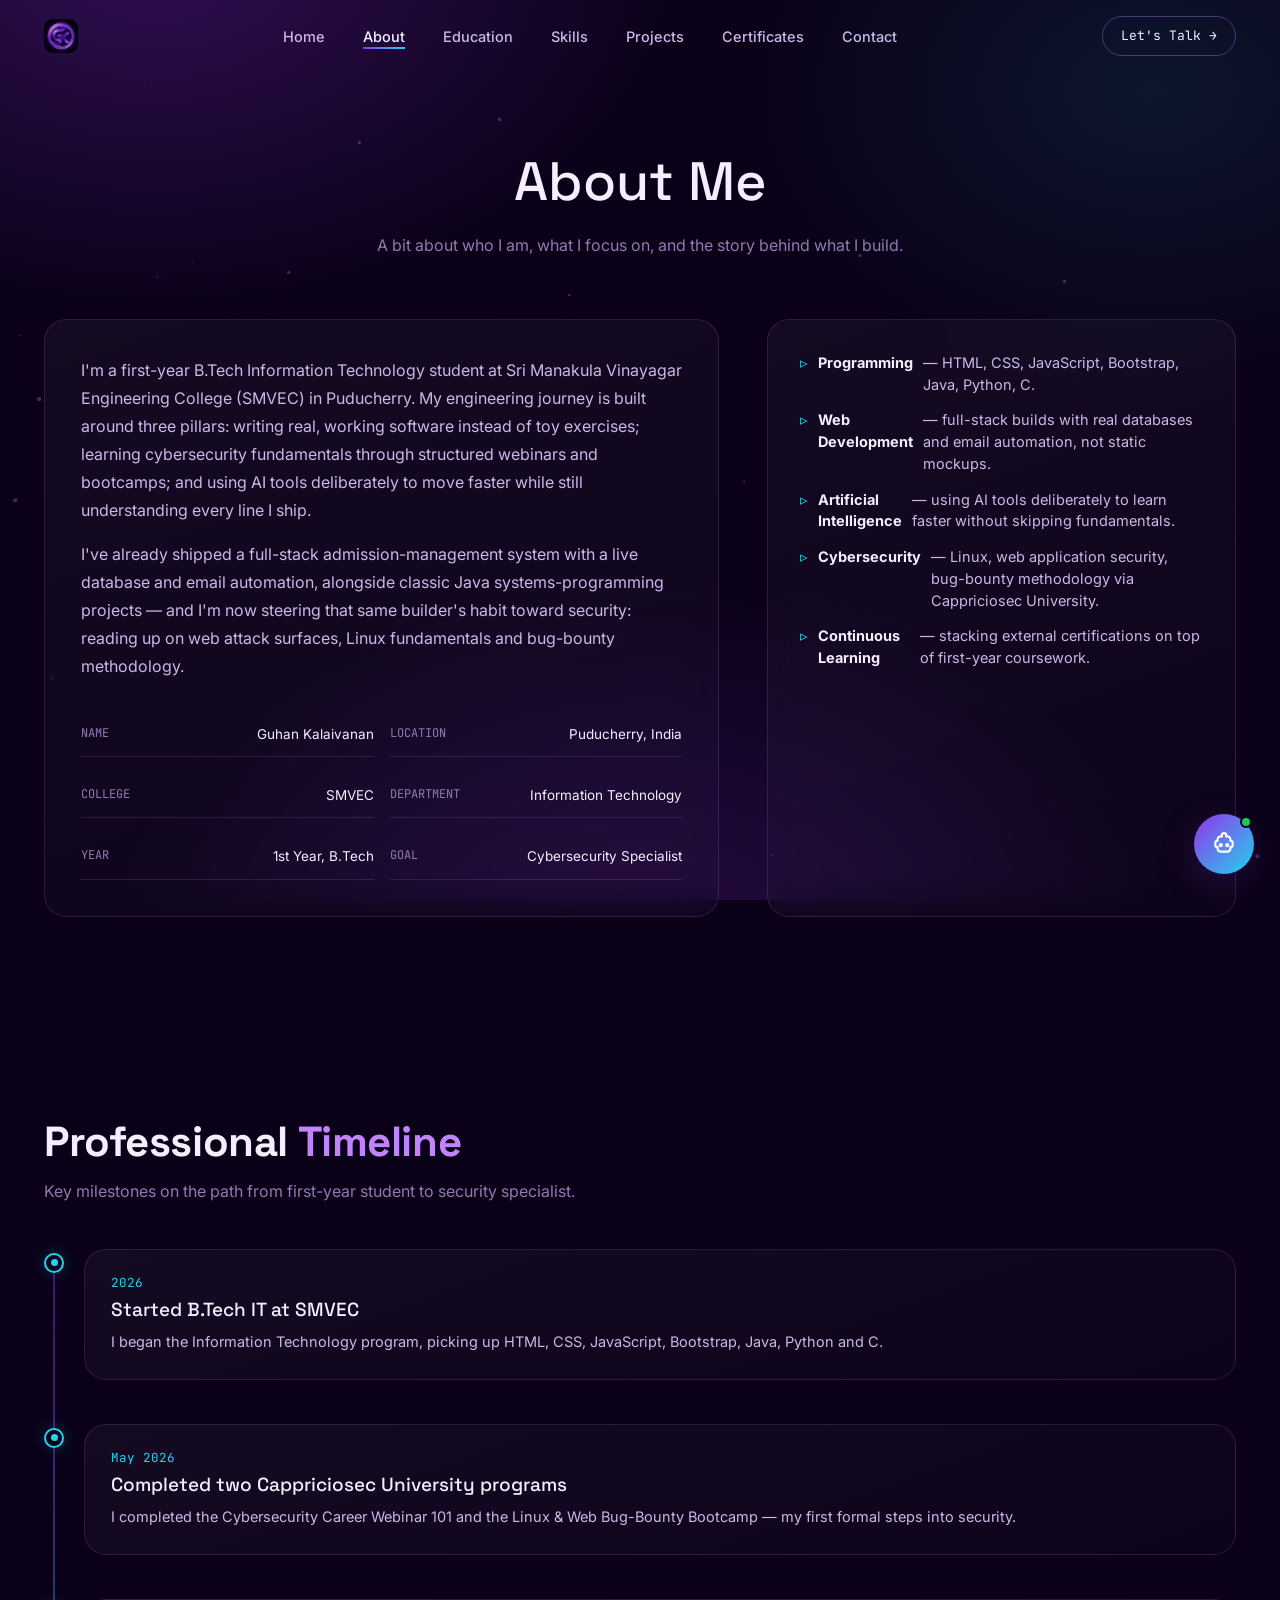
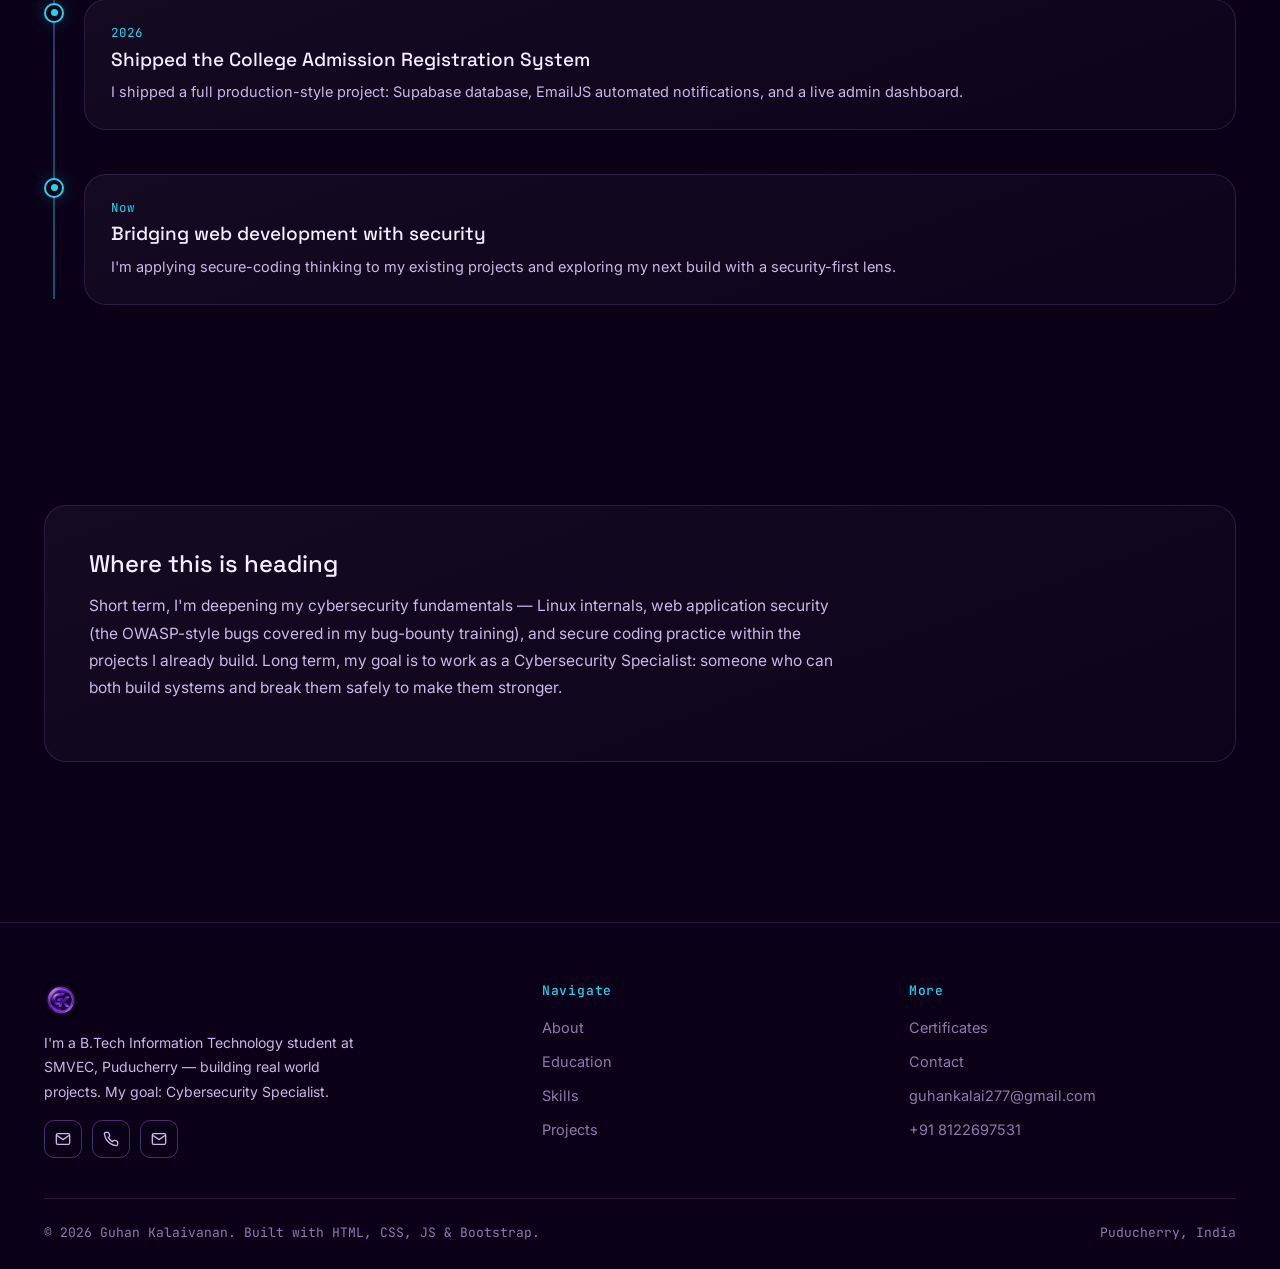
==== about.html @ c659a7f2 "Initial commit" ====
<!DOCTYPE html>
<html lang="en">
<head>
<meta charset="UTF-8">
<meta name="viewport" content="width=device-width, initial-scale=1.0">
<title>About — Guhan Kalaivanan</title>
<link rel="icon" href="images/brand/gk-logo.png" type="image/png">
<link href="https://cdn.jsdelivr.net/npm/bootstrap@5.3.3/dist/css/bootstrap.min.css" rel="stylesheet">
<link href="css/style.css" rel="stylesheet">
</head>
<body>

<div id="loader"><div class="loader-ring"></div><div class="loader-text">GUHAN<span> PORTFOLIO</span></div></div>
<canvas id="net-canvas"></canvas>

<nav class="gk-nav">
  <div class="inner">
    <a href="index.html" class="brand"><img src="images/brand/gk-logo.png" alt="GK logo" class="brand-logo"></a>
    <ul class="gk-links">
      <li><a href="index.html">Home</a></li>
      <li><a href="about.html">About</a></li>
      <li><a href="education.html">Education</a></li>
      <li><a href="skills.html">Skills</a></li>
      <li><a href="projects.html">Projects</a></li>
      <li><a href="certificates.html">Certificates</a></li>
      <li><a href="contact.html">Contact</a></li>
    </ul>
    <a href="contact.html" class="nav-cta d-none d-lg-inline-flex">Let's Talk →</a>
    <button class="nav-toggle"><svg width="18" height="18" viewBox="0 0 24 24" fill="none" stroke="currentColor" stroke-width="2"><path d="M3 6h18M3 12h18M3 18h18"/></svg></button>
  </div>
</nav>

<div class="page-hero">
  <div class="container-xl">
    <h1>About Me</h1>
    <p>A bit about who I am, what I focus on, and the story behind what I build.</p>
  </div>
</div>

<section style="padding-top:0;">
  <div class="container-xl">
    <div class="row g-5">
      <div class="col-lg-7 reveal">
        <div class="glass" style="padding:36px;">
          <p style="font-size:16px;color:var(--text-mid);">I'm a first-year B.Tech Information Technology student at
            Sri Manakula Vinayagar Engineering College (SMVEC) in Puducherry. My engineering journey is built around
            three pillars: writing real, working software instead of toy exercises; learning cybersecurity
            fundamentals through structured webinars and bootcamps; and using AI tools deliberately to move
            faster while still understanding every line I ship.</p>
          <p style="font-size:16px;color:var(--text-mid);">I've already shipped a full-stack admission-management system
            with a live database and email automation, alongside classic Java systems-programming projects —
            and I'm now steering that same builder's habit toward security: reading up on web attack surfaces,
            Linux fundamentals and bug-bounty methodology.</p>

          <div class="row g-3 mt-2">
            <div class="col-6"><div class="spec-row"><span>NAME</span><span>Guhan Kalaivanan</span></div></div>
            <div class="col-6"><div class="spec-row"><span>LOCATION</span><span>Puducherry, India</span></div></div>
            <div class="col-6"><div class="spec-row"><span>COLLEGE</span><span>SMVEC</span></div></div>
            <div class="col-6"><div class="spec-row"><span>DEPARTMENT</span><span>Information Technology</span></div></div>
            <div class="col-6"><div class="spec-row"><span>YEAR</span><span>1st Year, B.Tech</span></div></div>
            <div class="col-6"><div class="spec-row"><span>GOAL</span><span>Cybersecurity Specialist</span></div></div>
          </div>
        </div>
      </div>

      <div class="col-lg-5 reveal reveal-delay-2">
        <div class="glass" style="padding:32px;height:100%;">
          <ul class="feature-list" style="grid-template-columns:1fr;">
            <li><b style="color:var(--text-hi);">Programming</b> — HTML, CSS, JavaScript, Bootstrap, Java, Python, C.</li>
            <li><b style="color:var(--text-hi);">Web Development</b> — full-stack builds with real databases and email automation, not static mockups.</li>
            <li><b style="color:var(--text-hi);">Artificial Intelligence</b> — using AI tools deliberately to learn faster without skipping fundamentals.</li>
            <li><b style="color:var(--text-hi);">Cybersecurity</b> — Linux, web application security, bug-bounty methodology via Cappriciosec University.</li>
            <li><b style="color:var(--text-hi);">Continuous Learning</b> — stacking external certifications on top of first-year coursework.</li>
          </ul>
        </div>
      </div>
    </div>
  </div>
</section>

<section>
  <div class="container-xl">
    <h2 class="section-heading">Professional <span class="accent">Timeline</span></h2>
    <p class="section-sub">Key milestones on the path from first-year student to security specialist.</p>
    <div class="timeline" id="about-timeline"></div>
  </div>
</section>

<section>
  <div class="container-xl">
    <div class="glass reveal" style="padding:44px;">
      <h3 style="font-size:24px;margin-bottom:14px;">Where this is heading</h3>
      <p style="max-width:760px;font-size:15.5px;">Short term, I'm deepening my cybersecurity fundamentals — Linux internals, web
        application security (the OWASP-style bugs covered in my bug-bounty training), and secure
        coding practice within the projects I already build. Long term, my goal is to work as a
        Cybersecurity Specialist: someone who can both build systems and break them safely to make
        them stronger.</p>
    </div>
  </div>
</section>

<footer class="gk-footer">
  <div class="container-xl">
    <div class="footer-grid">
      <div>
        <a href="index.html" class="brand" style="margin-bottom:14px;display:inline-flex;"><img src="images/brand/gk-logo.png" alt="GK logo" class="brand-logo"></a>
        <p style="font-size:14px;max-width:320px;">I'm a B.Tech Information Technology student at SMVEC, Puducherry — building real world projects. My goal: Cybersecurity Specialist.</p>
        <div class="social-row" style="margin-top:16px;">
          <a href="https://mail.google.com/mail/?view=cm&fs=1&to=guhankalai277@gmail.com" target="_blank" rel="noopener" aria-label="Email"><svg width="16" height="16" viewBox="0 0 24 24" fill="none" stroke="currentColor" stroke-width="2"><rect x="2" y="4" width="20" height="16" rx="2"/><path d="M22 6l-10 7L2 6"/></svg></a><a href="tel:+918122697531" aria-label="Phone"><svg width="16" height="16" viewBox="0 0 24 24" fill="none" stroke="currentColor" stroke-width="2"><path d="M22 16.92v3a2 2 0 01-2.18 2 19.79 19.79 0 01-8.63-3.07 19.5 19.5 0 01-6-6 19.79 19.79 0 01-3.07-8.67A2 2 0 014.11 2h3a2 2 0 012 1.72c.127.96.361 1.903.7 2.81a2 2 0 01-.45 2.11L8.09 9.91a16 16 0 006 6l1.27-1.27a2 2 0 012.11-.45c.907.339 1.85.573 2.81.7A2 2 0 0122 16.92z"/></svg></a>
          <a href="contact.html" aria-label="Contact"><svg width="16" height="16" viewBox="0 0 24 24" fill="none" stroke="currentColor" stroke-width="2"><rect x="2" y="4" width="20" height="16" rx="2"/><path d="M22 6l-10 7L2 6"/></svg></a>
        </div>
      </div>
      <div>
        <h5>Navigate</h5>
        <ul class="footer-links"><li><a href="about.html">About</a></li><li><a href="education.html">Education</a></li><li><a href="skills.html">Skills</a></li><li><a href="projects.html">Projects</a></li></ul>
      </div>
      <div>
        <h5>More</h5>
        <ul class="footer-links"><li><a href="certificates.html">Certificates</a></li><li><a href="contact.html">Contact</a></li><li><a href="https://mail.google.com/mail/?view=cm&fs=1&to=guhankalai277@gmail.com" target="_blank" rel="noopener">guhankalai277@gmail.com</a></li><li><a href="tel:+918122697531">+91 8122697531</a></li></ul>
      </div>
    </div>
    <div class="footer-bottom"><span>© <span class="gk-year"></span> Guhan Kalaivanan. Built with HTML, CSS, JS &amp; Bootstrap.</span><span>Puducherry, India</span></div>
  </div>
</footer>

<button id="ai-fab" aria-label="Open portfolio assistant">
  <svg viewBox="0 0 24 24" fill="none" stroke="currentColor" stroke-width="2"><path d="M12 2a2 2 0 012 2v1h1a3 3 0 013 3v1a2 2 0 012 2v2a2 2 0 01-2 2v1a3 3 0 01-3 3H9a3 3 0 01-3-3v-1a2 2 0 01-2-2v-2a2 2 0 012-2V8a3 3 0 013-3h1V4a2 2 0 012-2z"/><circle cx="9" cy="13" r="1" fill="currentColor"/><circle cx="15" cy="13" r="1" fill="currentColor"/></svg>
  <span class="fab-dot"></span>
</button>
<div id="ai-panel">
  <div class="ai-head"><div class="av"><img src="images/brand/gk-logo-chatbot.png" alt="GK"></div><div class="meta"><b>Portfolio Assistant</b><span>Online</span></div><button class="ai-close" aria-label="Close">✕</button></div>
  <div class="ai-body"></div>
  <div class="ai-suggest"></div>
  <div class="ai-input-row"><input id="ai-input" type="text" placeholder="Ask about my work..."><button id="ai-send" aria-label="Send"><svg width="16" height="16" viewBox="0 0 24 24" fill="none" stroke="currentColor" stroke-width="2"><path d="M22 2L11 13M22 2l-7 20-4-9-9-4 20-7z"/></svg></button></div>
</div>
<div class="lightbox" id="lightbox"><div class="lightbox-close">✕</div><img src="" alt="Preview"></div>

<script src="https://cdn.jsdelivr.net/npm/bootstrap@5.3.3/dist/js/bootstrap.bundle.min.js"></script>
<script src="js/data.js"></script>
<script src="js/main.js"></script>
<script>
  document.getElementById("about-timeline").innerHTML = GK_ABOUT_TIMELINE.map(t => `
    <div class="timeline-item reveal">
      <div class="timeline-dot"></div>
      <div class="timeline-card glass">
        <span class="when">${t.when}</span>
        <h4>${t.title}</h4>
        <p>${t.desc}</p>
      </div>
    </div>`).join("");
  initRevealObserver();
</script>
</body>
</html>
---- css/style.css ----
/* ==========================================================================
   GUHAN KALAIVANAN — PORTFOLIO
   Design system: Premium Purple Engineering / Security theme
   Palette   : void #0A0118, deep #150829, panel #1D0F35,
               primary #9333EA, primary-light #C084FC, signal #22D3EE
   Type      : Space Grotesk (display), Inter (body), JetBrains Mono (data/code)
   Signature : animated node-network background (security scan / circuit motif)
               + terminal-style "$ command" section labels
   ========================================================================== */

@import url('https://fonts.googleapis.com/css2?family=Space+Grotesk:wght@400;500;600;700&family=Inter:wght@300;400;500;600;700&family=JetBrains+Mono:wght@400;500;700&display=swap');

:root{
  --void:#0A0118;
  --deep:#12071F;
  --panel:#1B0E2E;
  --panel-light:#241236;
  --border: rgba(192,132,252,0.16);
  --border-strong: rgba(192,132,252,0.35);

  --primary:#9333EA;
  --primary-light:#C084FC;
  --primary-dim: rgba(147,51,234,0.35);
  --signal:#22D3EE;      /* cybersecurity accent — used sparingly */
  --signal-dim: rgba(34,211,238,0.25);

  --text-hi:#F5EEFF;
  --text-mid:#C9B8E8;
  --text-low:#8D7BAE;

  --font-display:'Space Grotesk', sans-serif;
  --font-body:'Inter', sans-serif;
  --font-mono:'JetBrains Mono', monospace;

  --radius-lg:22px;
  --radius-md:14px;
  --radius-sm:8px;

  --ease:cubic-bezier(.16,.84,.44,1);
}

*{box-sizing:border-box;}
html{scroll-behavior:smooth;}

body{
  margin:0;
  background:var(--void);
  color:var(--text-mid);
  font-family:var(--font-body);
  overflow-x:hidden;
  position:relative;
}

body::before{
  /* ambient gradient wash, sits under the canvas network */
  content:"";
  position:fixed; inset:0;
  background:
    radial-gradient(ellipse 900px 600px at 12% -5%, rgba(147,51,234,0.28), transparent 60%),
    radial-gradient(ellipse 700px 500px at 90% 10%, rgba(34,211,238,0.10), transparent 60%),
    radial-gradient(ellipse 900px 700px at 50% 110%, rgba(147,51,234,0.22), transparent 60%),
    var(--void);
  z-index:-2;
}

#net-canvas{
  position:fixed; inset:0; z-index:-1; pointer-events:none; opacity:.55;
}

::selection{ background:var(--primary); color:#fff; }

::-webkit-scrollbar{ width:10px; }
::-webkit-scrollbar-track{ background:var(--void); }
::-webkit-scrollbar-thumb{ background:linear-gradient(var(--primary),var(--signal)); border-radius:20px; }

a{ color:inherit; text-decoration:none; }
h1,h2,h3,h4,h5{ font-family:var(--font-display); color:var(--text-hi); margin:0; }
p{ line-height:1.75; }

:focus-visible{
  outline:2px solid var(--signal);
  outline-offset:3px;
  border-radius:4px;
}

.container-xl{ max-width:1240px; margin:0 auto; padding:0 24px; }

/* ---------------------------------------------------------------------- */
/* Terminal-style eyebrow / section label — the signature structural device */
/* ---------------------------------------------------------------------- */
.term-label{
  display:inline-flex; align-items:center; gap:10px;
  font-family:var(--font-mono);
  font-size:13px;
  letter-spacing:.04em;
  color:var(--signal);
  background:rgba(34,211,238,0.06);
  border:1px solid rgba(34,211,238,0.25);
  padding:6px 14px 6px 12px;
  border-radius:999px;
  margin-bottom:18px;
}
.term-label::before{ content:"$"; color:var(--primary-light); font-weight:700; }
.term-label .cursor{
  width:7px; height:14px; background:var(--signal);
  display:inline-block; animation:blink 1.1s step-end infinite;
}
@keyframes blink{ 50%{ opacity:0; } }

.section-heading{
  font-size:clamp(28px,4vw,42px);
  font-weight:700;
  letter-spacing:-0.01em;
  margin-bottom:10px;
}
.section-heading .accent{ color:var(--primary-light); }
.section-sub{
  color:var(--text-low);
  max-width:640px;
  margin-bottom:44px;
  font-size:16px;
}

section{ position:relative; padding:100px 0; }
@media (max-width:768px){ section{ padding:64px 0; } }

/* ---------------------------------------------------------------------- */
/* NAVBAR                                                                  */
/* ---------------------------------------------------------------------- */
.gk-nav{
  position:fixed; top:0; left:0; right:0; z-index:1000;
  padding:16px 0;
  transition:all .35s var(--ease);
  border-bottom:1px solid transparent;
}
.gk-nav.scrolled{
  background:rgba(10,1,24,0.72);
  backdrop-filter:blur(18px) saturate(140%);
  -webkit-backdrop-filter:blur(18px) saturate(140%);
  border-bottom:1px solid var(--border);
  padding:12px 0;
}
.gk-nav .inner{
  max-width:1240px; margin:0 auto; padding:0 24px;
  display:flex; align-items:center; justify-content:space-between;
}
.brand{
  font-family:var(--font-mono); font-weight:700; font-size:18px; color:var(--text-hi);
  display:flex; align-items:center; gap:10px;
}
.brand-logo{ width:34px; height:34px; border-radius:9px; object-fit:cover; display:block; }
.brand .dot{ width:9px; height:9px; border-radius:50%; background:var(--signal); box-shadow:0 0 10px var(--signal); }
.brand .tag{ color:var(--primary-light); }

.gk-links{ display:flex; align-items:center; gap:6px; list-style:none; margin:0; padding:0; }
.gk-links a{
  position:relative; padding:10px 16px; font-size:14.5px; font-weight:500; color:var(--text-mid);
  border-radius:8px; transition:color .25s;
}
.gk-links a::after{
  content:""; position:absolute; left:16px; right:16px; bottom:6px; height:2px;
  background:linear-gradient(90deg,var(--primary),var(--signal));
  transform:scaleX(0); transform-origin:left; transition:transform .3s var(--ease);
}
.gk-links a:hover, .gk-links a.active{ color:var(--text-hi); }
.gk-links a:hover::after, .gk-links a.active::after{ transform:scaleX(1); }

.nav-cta{
  font-family:var(--font-mono); font-size:13px; padding:9px 18px;
  border:1px solid var(--border-strong); border-radius:999px; color:var(--text-hi);
  transition:all .3s var(--ease);
}
.nav-cta:hover{ background:var(--primary); border-color:var(--primary); box-shadow:0 0 24px var(--primary-dim); color:#fff; }

.nav-toggle{ display:none; background:none; border:1px solid var(--border-strong); border-radius:8px; width:42px; height:38px; color:var(--text-hi); }
@media (max-width:991px){
  .gk-links{ display:none; }
  .nav-toggle{ display:flex; align-items:center; justify-content:center; }
  .gk-links.mobile-open{
    display:flex; flex-direction:column; position:absolute; top:60px; left:16px; right:16px;
    background:rgba(18,7,31,0.97); border:1px solid var(--border); border-radius:16px; padding:10px; gap:2px;
    backdrop-filter:blur(20px);
  }
  .gk-links.mobile-open a{ padding:14px 16px; }
}

/* ---------------------------------------------------------------------- */
/* BUTTONS                                                                 */
/* ---------------------------------------------------------------------- */
.btn-glow{
  display:inline-flex; align-items:center; gap:10px;
  font-family:var(--font-mono); font-weight:500; font-size:14.5px;
  padding:14px 28px; border-radius:12px; border:1px solid transparent;
  background:linear-gradient(135deg,var(--primary),#7c22ce);
  color:#fff; position:relative; overflow:hidden;
  transition:transform .3s var(--ease), box-shadow .3s var(--ease);
  box-shadow:0 0 0 rgba(147,51,234,0);
}
.btn-glow:hover{ transform:translateY(-3px); box-shadow:0 14px 40px -8px var(--primary-dim), 0 0 24px var(--primary-dim); color:#fff; }
.btn-glow:active{ transform:translateY(-1px); }

.btn-ghost{
  display:inline-flex; align-items:center; gap:10px;
  font-family:var(--font-mono); font-weight:500; font-size:14.5px;
  padding:13px 27px; border-radius:12px; border:1px solid var(--border-strong);
  color:var(--text-hi); background:rgba(255,255,255,0.02);
  transition:all .3s var(--ease);
}
.btn-ghost:hover{ border-color:var(--signal); color:var(--signal); box-shadow:0 0 22px var(--signal-dim); background:rgba(34,211,238,0.05); }

.btn-sm{ padding:9px 18px; font-size:13px; border-radius:9px; }

/* ---------------------------------------------------------------------- */
/* GLASS CARD                                                              */
/* ---------------------------------------------------------------------- */
.glass{
  background:linear-gradient(160deg, rgba(255,255,255,0.045), rgba(255,255,255,0.015));
  border:1px solid var(--border);
  border-radius:var(--radius-lg);
  backdrop-filter:blur(16px);
  -webkit-backdrop-filter:blur(16px);
  position:relative;
}
.glass-hover{ transition:transform .4s var(--ease), border-color .4s var(--ease), box-shadow .4s var(--ease); }
.glass-hover:hover{
  transform:translateY(-6px);
  border-color:var(--border-strong);
  box-shadow:0 20px 60px -20px rgba(147,51,234,0.45);
}

/* scroll reveal */
.reveal{ opacity:0; transform:translateY(28px); transition:opacity .8s var(--ease), transform .8s var(--ease); }
.reveal.in{ opacity:1; transform:translateY(0); }
.reveal-delay-1{ transition-delay:.1s; }
.reveal-delay-2{ transition-delay:.2s; }
.reveal-delay-3{ transition-delay:.3s; }
.reveal-delay-4{ transition-delay:.4s; }

/* ---------------------------------------------------------------------- */
/* PAGE LOADER                                                             */
/* ---------------------------------------------------------------------- */
#loader{
  position:fixed; inset:0; z-index:9999; background:var(--void);
  display:flex; flex-direction:column; align-items:center; justify-content:center; gap:18px;
  transition:opacity .6s var(--ease), visibility .6s var(--ease);
}
#loader.hide{ opacity:0; visibility:hidden; }
.loader-ring{
  width:64px; height:64px; border-radius:50%;
  border:2px solid rgba(147,51,234,0.18);
  border-top-color:var(--primary); border-right-color:var(--signal);
  animation:spin 1s linear infinite;
}
@keyframes spin{ to{ transform:rotate(360deg); } }
.loader-text{ font-family:var(--font-mono); font-size:13px; color:var(--text-low); letter-spacing:.08em; }
.loader-text span{ color:var(--signal); }

/* ---------------------------------------------------------------------- */
/* HERO                                                                    */
/* ---------------------------------------------------------------------- */
.hero{ min-height:100vh; display:flex; align-items:center; padding-top:120px; }
.hero-grid{ display:grid; grid-template-columns:1.15fr .85fr; gap:56px; align-items:center; }
@media (max-width:991px){ .hero-grid{ grid-template-columns:1fr; text-align:center; } }

.hero-eyebrow{ font-family:var(--font-mono); font-size:14px; color:var(--signal); margin-bottom:18px; display:flex; align-items:center; gap:10px; }
@media (max-width:991px){ .hero-eyebrow{ justify-content:center; } }
.hero-eyebrow .line{ width:34px; height:1px; background:var(--signal); }

.hero-name{
  font-size:clamp(42px,6.2vw,76px); line-height:1.02; font-weight:700; letter-spacing:-0.02em;
  background:linear-gradient(135deg,#fff 20%,var(--primary-light) 65%,var(--signal) 100%);
  -webkit-background-clip:text; background-clip:text; color:transparent;
}
.hero-role{
  font-family:var(--font-mono); font-size:clamp(16px,2vw,21px); color:var(--text-mid);
  margin-top:18px; min-height:32px;
}
.hero-role .brackets{ color:var(--primary-light); }
.hero-role #typed{ color:var(--text-hi); }
.hero-role .caret{ display:inline-block; width:2px; height:1em; background:var(--signal); vertical-align:-2px; margin-left:2px; animation:blink 1s step-end infinite; }

.hero-desc{ margin:26px 0 34px; max-width:520px; font-size:16px; color:var(--text-low); }
@media (max-width:991px){ .hero-desc{ margin-left:auto; margin-right:auto; } }
.hero-actions{ display:flex; gap:16px; flex-wrap:wrap; }
@media (max-width:991px){ .hero-actions{ justify-content:center; } }

.hero-stats{ display:flex; gap:34px; margin-top:52px; flex-wrap:wrap; }
@media (max-width:991px){ .hero-stats{ justify-content:center; } }
.hero-stats .stat b{ font-family:var(--font-mono); font-size:26px; color:var(--text-hi); display:block; }
.hero-stats .stat span{ font-size:12.5px; color:var(--text-low); text-transform:uppercase; letter-spacing:.06em; }

/* Portrait badge (no photo provided — engineered monogram badge) */
.portrait-wrap{ display:flex; justify-content:center; align-items:center; position:relative; }
.portrait-orbit{
  width:min(360px,80vw); aspect-ratio:1; border-radius:50%; position:relative;
  display:flex; align-items:center; justify-content:center;
  animation:float 6s ease-in-out infinite;
}
@keyframes float{ 0%,100%{ transform:translateY(0);} 50%{ transform:translateY(-18px);} }
.portrait-ring{
  position:absolute; inset:0; border-radius:50%;
  border:1px dashed var(--border-strong);
  animation:spin 26s linear infinite;
}
.portrait-ring.r2{ inset:22px; border-style:solid; border-color:rgba(34,211,238,0.25); animation-duration:34s; animation-direction:reverse; }
.portrait-core{
  width:72%; aspect-ratio:1; border-radius:50%;
  background:linear-gradient(160deg,var(--panel-light),var(--panel));
  border:1px solid var(--border-strong);
  display:flex; align-items:center; justify-content:center;
  box-shadow:0 0 70px -10px var(--primary-dim), inset 0 0 40px rgba(147,51,234,0.15);
  position:relative; z-index:2;
}
.portrait-core span{
  font-family:var(--font-display); font-weight:700; font-size:clamp(48px,8vw,72px);
  background:linear-gradient(135deg,var(--primary-light),var(--signal));
  -webkit-background-clip:text; background-clip:text; color:transparent;
}
.orbit-node{
  position:absolute; width:12px; height:12px; border-radius:50%; background:var(--signal);
  box-shadow:0 0 14px var(--signal); z-index:3;
}
.orbit-node.n1{ top:6%; left:50%; }
.orbit-node.n2{ top:50%; right:2%; background:var(--primary-light); box-shadow:0 0 14px var(--primary-light); }
.orbit-node.n3{ bottom:8%; left:14%; }

/* ---------------------------------------------------------------------- */
/* CARDS — generic content card                                           */
/* ---------------------------------------------------------------------- */
.chip{
  font-family:var(--font-mono); font-size:11.5px; padding:5px 11px; border-radius:999px;
  border:1px solid var(--border-strong); color:var(--text-mid); background:rgba(255,255,255,0.03);
}
.chip.signal{ color:var(--signal); border-color:rgba(34,211,238,0.35); background:rgba(34,211,238,0.06); }
.chip.primary{ color:var(--primary-light); border-color:rgba(192,132,252,0.4); background:rgba(147,51,234,0.08); }

/* Stat / counter cards (home) */
.stat-card{ padding:30px 26px; text-align:center; }
.stat-card b{ font-family:var(--font-mono); font-size:38px; color:var(--text-hi); display:block; }
.stat-card b .plus{ color:var(--signal); }
.stat-card span{ font-size:13px; color:var(--text-low); }

/* ---------------------------------------------------------------------- */
/* FOOTER                                                                  */
/* ---------------------------------------------------------------------- */
footer.gk-footer{
  border-top:1px solid var(--border); padding:60px 0 26px; position:relative; margin-top:60px;
}
.footer-grid{ display:grid; grid-template-columns:1.4fr 1fr 1fr; gap:40px; margin-bottom:40px; }
@media (max-width:768px){ .footer-grid{ grid-template-columns:1fr; } }
.footer-grid h5{ font-family:var(--font-mono); font-size:13px; color:var(--signal); letter-spacing:.06em; margin-bottom:16px; }
.footer-links{ list-style:none; padding:0; margin:0; display:flex; flex-direction:column; gap:10px; }
.footer-links a{ color:var(--text-low); font-size:14.5px; transition:color .25s; }
.footer-links a:hover{ color:var(--primary-light); }
.footer-bottom{
  display:flex; justify-content:space-between; align-items:center; flex-wrap:wrap; gap:14px;
  border-top:1px solid var(--border); padding-top:24px; font-size:13px; color:var(--text-low); font-family:var(--font-mono);
}
.social-row{ display:flex; gap:10px; }
.social-row a{
  width:38px; height:38px; border-radius:10px; border:1px solid var(--border-strong);
  display:flex; align-items:center; justify-content:center; color:var(--text-mid);
  transition:all .3s var(--ease);
}
.social-row a:hover{ color:#fff; background:var(--primary); border-color:var(--primary); box-shadow:0 0 18px var(--primary-dim); }

/* ---------------------------------------------------------------------- */
/* PAGE HERO (inner pages)                                                 */
/* ---------------------------------------------------------------------- */
.page-hero{ padding:150px 0 60px; text-align:center; }
.page-hero .term-label{ margin-left:auto; margin-right:auto; }
.page-hero h1{ font-size:clamp(34px,5vw,54px); }
.page-hero p{ max-width:560px; margin:16px auto 0; color:var(--text-low); }
.breadcrumb-min{ font-family:var(--font-mono); font-size:12.5px; color:var(--text-low); margin-top:14px; }
.breadcrumb-min a{ color:var(--primary-light); }

/* ---------------------------------------------------------------------- */
/* TIMELINE (education / about)                                           */
/* ---------------------------------------------------------------------- */
.timeline{ position:relative; padding-left:40px; }
.timeline::before{
  content:""; position:absolute; left:9px; top:6px; bottom:6px; width:2px;
  background:linear-gradient(var(--primary),var(--signal));
  opacity:.4;
}
.timeline-item{ position:relative; padding-bottom:44px; }
.timeline-item:last-child{ padding-bottom:0; }
.timeline-dot{
  position:absolute; left:-40px; top:4px; width:20px; height:20px; border-radius:50%;
  background:var(--void); border:2px solid var(--signal); box-shadow:0 0 16px var(--signal-dim);
  display:flex; align-items:center; justify-content:center;
}
.timeline-dot::after{ content:""; width:7px; height:7px; border-radius:50%; background:var(--signal); }
.timeline-card{ padding:24px 26px; }
.timeline-card .when{ font-family:var(--font-mono); font-size:12.5px; color:var(--signal); margin-bottom:6px; display:block; }
.timeline-card h4{ font-size:19px; margin-bottom:8px; }
.timeline-card p{ font-size:14.5px; margin:0; }

.timeline-photos{ display:grid; grid-template-columns:1fr 1fr; gap:10px; margin-top:14px; }
.timeline-photos img{ width:100%; height:110px; object-fit:cover; border-radius:10px; border:1px solid var(--border); cursor:zoom-in; transition:transform .3s var(--ease); }
.timeline-photos img:hover{ transform:scale(1.03); }

.edu-gallery{ display:grid; grid-template-columns:1fr 1fr; gap:12px; }
.edu-gallery img{ width:100%; height:150px; object-fit:cover; border-radius:12px; border:1px solid var(--border); cursor:zoom-in; transition:transform .3s var(--ease); }
.edu-gallery img:hover{ transform:scale(1.03); }

/* ---------------------------------------------------------------------- */
/* SKILLS                                                                  */
/* ---------------------------------------------------------------------- */
.skills-grid{
  display:grid; grid-template-columns:repeat(4,1fr); gap:22px;
}
@media (max-width:900px){ .skills-grid{ grid-template-columns:repeat(3,1fr); } }
@media (max-width:600px){ .skills-grid{ grid-template-columns:repeat(2,1fr); } }

.skill-card{
  padding:34px 20px 26px; text-align:center; cursor:default;
}
.skill-card .icon-wrap{
  width:76px; height:76px; margin:0 auto 18px; border-radius:20px;
  background:rgba(255,255,255,0.03); border:1px solid var(--border);
  display:flex; align-items:center; justify-content:center;
  transition:all .4s var(--ease);
}
.skill-card:hover .icon-wrap{
  transform:translateY(-6px) rotate(-4deg);
  border-color:var(--primary-light); box-shadow:0 0 30px var(--primary-dim);
}
.skill-card .icon-wrap img{ width:42px; height:42px; object-fit:contain; }
.skill-card .icon-wrap svg{ width:40px; height:40px; }
.skill-card h5{ font-size:15.5px; margin-bottom:6px; }
.skill-card .lvl{ font-family:var(--font-mono); font-size:11px; color:var(--text-low); }
.skill-bar{ height:4px; border-radius:99px; background:rgba(255,255,255,0.06); margin-top:10px; overflow:hidden; }
.skill-bar i{ display:block; height:100%; background:linear-gradient(90deg,var(--primary),var(--signal)); border-radius:99px; width:0%; transition:width 1.2s var(--ease); }

/* ---------------------------------------------------------------------- */
/* PROJECTS                                                                */
/* ---------------------------------------------------------------------- */
.featured-card{
  display:grid; grid-template-columns:1.05fr .95fr; overflow:hidden; position:relative;
}
@media (max-width:900px){ .featured-card{ grid-template-columns:1fr; } }
.featured-card .badge-featured{
  position:absolute; top:22px; left:22px; z-index:2;
  font-family:var(--font-mono); font-size:12px; padding:7px 14px; border-radius:999px;
  background:linear-gradient(135deg,var(--primary),var(--signal)); color:#0A0118; font-weight:700;
  box-shadow:0 0 26px var(--primary-dim);
}
.featured-media{ position:relative; min-height:340px; background:var(--panel); overflow:hidden; }
.featured-media img{ width:100%; height:100%; object-fit:cover; object-position:top; display:block; transition:transform .6s var(--ease); }
.featured-card:hover .featured-media img{ transform:scale(1.04); }
.featured-body{ padding:40px; display:flex; flex-direction:column; }
.featured-body h3{ font-size:28px; margin:14px 0 12px; }
.featured-body p{ font-size:15px; }
.chip-row{ display:flex; flex-wrap:wrap; gap:8px; margin:16px 0 22px; }
.featured-actions{ display:flex; gap:14px; margin-top:auto; flex-wrap:wrap; }

.project-grid{ display:grid; grid-template-columns:repeat(2,1fr); gap:28px; }
@media (max-width:768px){ .project-grid{ grid-template-columns:1fr; } }
.project-card{ overflow:hidden; display:flex; flex-direction:column; }
.project-card .media{ height:200px; overflow:hidden; position:relative; background:var(--panel); }
.project-card .media img{ width:100%; height:100%; object-fit:cover; object-position:top; transition:transform .5s var(--ease); }
.project-card:hover .media img{ transform:scale(1.08); }
.project-card .media.code-media{
  display:flex; align-items:center; justify-content:center; flex-direction:column; gap:6px;
  font-family:var(--font-mono); color:var(--text-low); font-size:12px;
  background:
    repeating-linear-gradient(transparent, transparent 27px, rgba(255,255,255,0.025) 28px),
    var(--panel);
}
.project-card .media.code-media .file-tag{ color:var(--signal); font-size:20px; }
.project-card .body{ padding:24px; display:flex; flex-direction:column; flex:1; }
.project-card h4{ font-size:18.5px; margin:10px 0 8px; }
.project-card p{ font-size:14px; margin:0 0 16px; flex:1; }
.project-card .chip-row{ margin-bottom:16px; }

/* ---------------------------------------------------------------------- */
/* CERTIFICATES                                                            */
/* ---------------------------------------------------------------------- */
.cert-grid{ display:grid; grid-template-columns:repeat(2,1fr); gap:30px; }
@media (max-width:768px){ .cert-grid{ grid-template-columns:1fr; } }
.cert-card{ overflow:hidden; }
.cert-media{ position:relative; overflow:hidden; aspect-ratio:1.35; background:var(--panel); }
.cert-media img{ width:100%; height:100%; object-fit:cover; object-position:top; transition:transform .5s var(--ease); }
.cert-card:hover .cert-media img{ transform:scale(1.06); }
.cert-media::after{
  content:""; position:absolute; inset:0;
  background:linear-gradient(0deg, rgba(10,1,24,0.85), transparent 45%);
}
.cert-body{ padding:26px; }
.cert-body h4{ font-size:19px; margin:8px 0 6px; }
.cert-meta{ display:flex; gap:16px; flex-wrap:wrap; font-family:var(--font-mono); font-size:12px; color:var(--text-low); margin-bottom:14px; }
.cert-meta b{ color:var(--signal); font-weight:500; }

/* lightbox */
.lightbox{
  position:fixed; inset:0; z-index:2000; background:rgba(6,1,14,0.92); backdrop-filter:blur(6px);
  display:none; align-items:center; justify-content:center; padding:40px;
}
.lightbox.open{ display:flex; }
.lightbox img{ max-width:min(880px,92vw); max-height:88vh; border-radius:14px; border:1px solid var(--border-strong); box-shadow:0 30px 90px rgba(0,0,0,0.6); }
.lightbox-close{
  position:absolute; top:26px; right:30px; width:44px; height:44px; border-radius:50%;
  background:rgba(255,255,255,0.06); border:1px solid var(--border-strong); color:#fff;
  display:flex; align-items:center; justify-content:center; font-size:20px; cursor:pointer;
}

/* ---------------------------------------------------------------------- */
/* FORMS (contact)                                                        */
/* ---------------------------------------------------------------------- */
.form-field{ margin-bottom:22px; }
.form-field label{ display:block; font-family:var(--font-mono); font-size:12.5px; color:var(--text-mid); margin-bottom:8px; letter-spacing:.03em; }
.form-field input, .form-field textarea, .form-field select{
  width:100%; padding:14px 16px; border-radius:10px; border:1px solid var(--border-strong);
  background:rgba(255,255,255,0.03); color:var(--text-hi); font-family:var(--font-body); font-size:14.5px;
  transition:all .3s;
}
.form-field textarea{ resize:vertical; min-height:130px; }
.form-field input:focus, .form-field textarea:focus, .form-field select:focus{
  outline:none; border-color:var(--signal); box-shadow:0 0 0 4px var(--signal-dim);
}
.contact-info-item{ display:flex; gap:16px; align-items:flex-start; padding:20px 0; border-bottom:1px solid var(--border); }
.contact-info-item:last-child{ border-bottom:none; }
.contact-info-item .ic{
  width:44px; height:44px; border-radius:12px; background:rgba(147,51,234,0.12); border:1px solid var(--border-strong);
  display:flex; align-items:center; justify-content:center; flex-shrink:0; color:var(--primary-light);
}
.contact-info-item h6{ font-size:14.5px; color:var(--text-hi); margin-bottom:4px; font-family:var(--font-mono); }
.contact-info-item span{ font-size:14px; color:var(--text-low); }
.form-status{ font-family:var(--font-mono); font-size:13px; margin-top:10px; display:none; }
.form-status.ok{ color:var(--signal); display:block; }
.form-status.err{ color:#f87171; display:block; }

/* ---------------------------------------------------------------------- */
/* PROJECT DETAIL TEMPLATE                                                 */
/* ---------------------------------------------------------------------- */
.detail-hero{ padding:150px 0 40px; }
.detail-media{ border-radius:var(--radius-lg); overflow:hidden; border:1px solid var(--border); margin:34px 0 60px; }
.detail-media img{ width:100%; display:block; }
.detail-section{ margin-bottom:56px; }
.detail-section h3{ font-size:24px; margin-bottom:16px; display:flex; align-items:center; gap:12px; }
.detail-section h3 .num{ font-family:var(--font-mono); font-size:14px; color:var(--signal); border:1px solid var(--signal-dim); width:32px; height:32px; border-radius:9px; display:flex; align-items:center; justify-content:center; }
.feature-list{ list-style:none; padding:0; margin:0; display:grid; grid-template-columns:1fr 1fr; gap:14px; }
@media (max-width:700px){ .feature-list{ grid-template-columns:1fr; } }
.feature-list li{ display:flex; gap:10px; font-size:14.5px; color:var(--text-mid); }
.feature-list li::before{ content:"▹"; color:var(--signal); flex-shrink:0; }
.code-block{
  background:var(--panel); border:1px solid var(--border); border-radius:var(--radius-md);
  padding:20px 22px; font-family:var(--font-mono); font-size:12.8px; color:var(--text-mid);
  overflow-x:auto; white-space:pre; line-height:1.7;
}
.code-block .kw{ color:var(--primary-light); }
.code-block .str{ color:var(--signal); }
.code-block .com{ color:var(--text-low); font-style:italic; }
.detail-gallery{ display:grid; grid-template-columns:repeat(2,1fr); gap:20px; }
@media (max-width:700px){ .detail-gallery{ grid-template-columns:1fr; } }
.detail-gallery img{ width:100%; border-radius:var(--radius-md); border:1px solid var(--border); cursor:zoom-in; }
.detail-sidebar{ position:sticky; top:110px; }
.spec-row{ display:flex; justify-content:space-between; padding:12px 0; border-bottom:1px solid var(--border); font-size:13.5px; }
.spec-row span:first-child{ color:var(--text-low); font-family:var(--font-mono); font-size:12px; }
.spec-row span:last-child{ color:var(--text-hi); text-align:right; }

/* ---------------------------------------------------------------------- */
/* FLOATING AI ASSISTANT                                                   */
/* ---------------------------------------------------------------------- */
#ai-fab{
  position:fixed; bottom:26px; right:26px; z-index:1500;
  width:60px; height:60px; border-radius:50%;
  background:linear-gradient(135deg,var(--primary),var(--signal));
  display:flex; align-items:center; justify-content:center; cursor:pointer;
  box-shadow:0 10px 40px -8px var(--primary-dim), 0 0 0 rgba(34,211,238,0.4);
  animation:pulse-fab 2.6s ease-in-out infinite;
  border:none;
}
@keyframes pulse-fab{
  0%,100%{ box-shadow:0 10px 40px -8px var(--primary-dim), 0 0 0 0 rgba(34,211,238,0.35); }
  50%{ box-shadow:0 10px 40px -8px var(--primary-dim), 0 0 0 10px rgba(34,211,238,0); }
}
#ai-fab svg{ width:26px; height:26px; color:#fff; }
#ai-fab .fab-dot{ position:absolute; top:2px; right:2px; width:12px; height:12px; border-radius:50%; background:#22C55E; border:2px solid var(--void); }

#ai-panel{
  position:fixed; bottom:100px; right:26px; z-index:1500;
  width:370px; max-width:calc(100vw - 32px); height:600px; max-height:78vh;
  background:rgba(18,7,31,0.92); backdrop-filter:blur(24px);
  border:1px solid var(--border-strong); border-radius:20px;
  display:flex; flex-direction:column; overflow:hidden;
  transform:translateY(20px) scale(.97); opacity:0; pointer-events:none;
  transition:all .35s var(--ease);
  box-shadow:0 30px 80px -20px rgba(0,0,0,0.6);
}
#ai-panel.open{ transform:translateY(0) scale(1); opacity:1; pointer-events:all; }
.ai-head{
  padding:16px 18px; display:flex; align-items:center; gap:12px; border-bottom:1px solid var(--border);
  background:linear-gradient(135deg, rgba(147,51,234,0.15), rgba(34,211,238,0.08));
}
.ai-head .av{ width:36px; height:36px; border-radius:50%; background:linear-gradient(135deg,var(--primary),var(--signal)); display:flex; align-items:center; justify-content:center; font-family:var(--font-mono); font-weight:700; font-size:13px; color:#fff; overflow:hidden; flex-shrink:0; }
.ai-head .av img{ width:100%; height:100%; object-fit:cover; }
.ai-head .meta{ flex:1; }
.ai-head .meta b{ font-size:14px; color:var(--text-hi); display:block; }
.ai-head .meta span{ font-size:11.5px; color:var(--signal); font-family:var(--font-mono); display:flex; align-items:center; gap:5px; }
.ai-head .meta span::before{ content:""; width:6px; height:6px; border-radius:50%; background:#22C55E; }
.ai-close{ background:none; border:none; color:var(--text-low); cursor:pointer; width:30px; height:30px; }
.ai-body{ flex:1 1 auto; min-height:0; overflow-y:auto; padding:18px; display:flex; flex-direction:column; gap:14px; }
.ai-msg{ max-width:85%; font-size:13.5px; line-height:1.6; padding:11px 14px; border-radius:14px; }
.ai-msg.bot{ background:rgba(255,255,255,0.05); border:1px solid var(--border); color:var(--text-mid); align-self:flex-start; border-bottom-left-radius:4px; }
.ai-msg.user{ background:linear-gradient(135deg,var(--primary),#7c22ce); color:#fff; align-self:flex-end; border-bottom-right-radius:4px; }
.ai-typing{ display:flex; gap:4px; padding:6px 4px; align-self:flex-start; }
.ai-typing i{ width:6px; height:6px; border-radius:50%; background:var(--text-low); animation:typingdot 1.1s infinite; }
.ai-typing i:nth-child(2){ animation-delay:.15s; }
.ai-typing i:nth-child(3){ animation-delay:.3s; }
@keyframes typingdot{ 0%,60%,100%{ opacity:.3; transform:translateY(0);} 30%{ opacity:1; transform:translateY(-3px);} }
.ai-suggest{ flex-shrink:0; display:flex; flex-wrap:wrap; gap:6px; padding:0 18px 12px; max-height:70px; overflow-y:auto; transition:all .3s var(--ease); }
.ai-suggest.hidden{ display:none; }
.ai-suggest button{
  font-family:var(--font-mono); font-size:10.5px; padding:5px 10px; border-radius:999px;
  border:1px solid var(--border-strong); background:rgba(255,255,255,0.02); color:var(--text-mid); cursor:pointer;
  transition:all .25s; line-height:1.3;
}
.ai-suggest button:hover{ border-color:var(--signal); color:var(--signal); }
.ai-input-row{ display:flex; gap:8px; padding:14px; border-top:1px solid var(--border); }
.ai-input-row input{
  flex:1; background:rgba(255,255,255,0.04); border:1px solid var(--border-strong); border-radius:10px;
  padding:11px 14px; color:var(--text-hi); font-size:13.5px; font-family:var(--font-body);
}
.ai-input-row input:focus{ outline:none; border-color:var(--signal); }
.ai-input-row button{
  width:42px; height:42px; border-radius:10px; border:none; flex-shrink:0;
  background:linear-gradient(135deg,var(--primary),var(--signal)); color:#fff; display:flex; align-items:center; justify-content:center; cursor:pointer;
}

@media (max-width:520px){
  #ai-panel{ right:16px; left:16px; width:auto; bottom:92px; }
  #ai-fab{ right:16px; bottom:18px; }
}
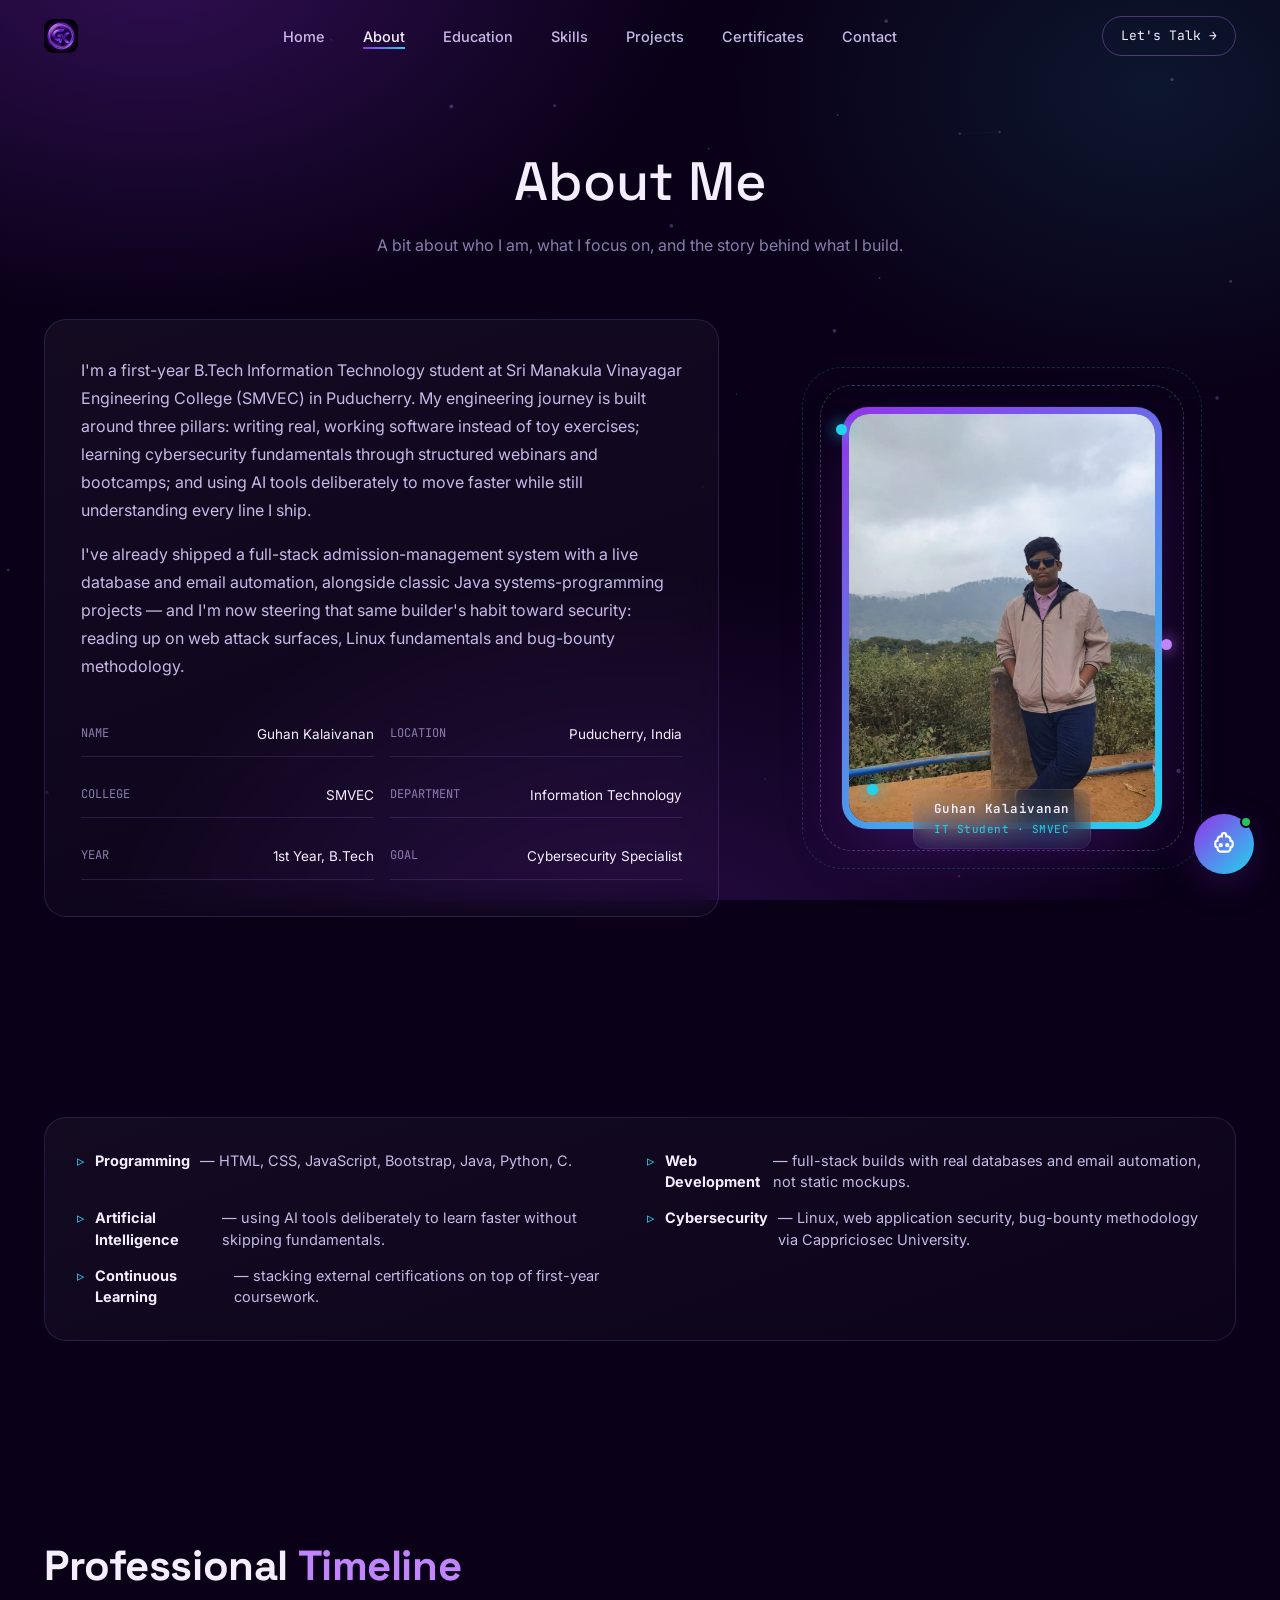
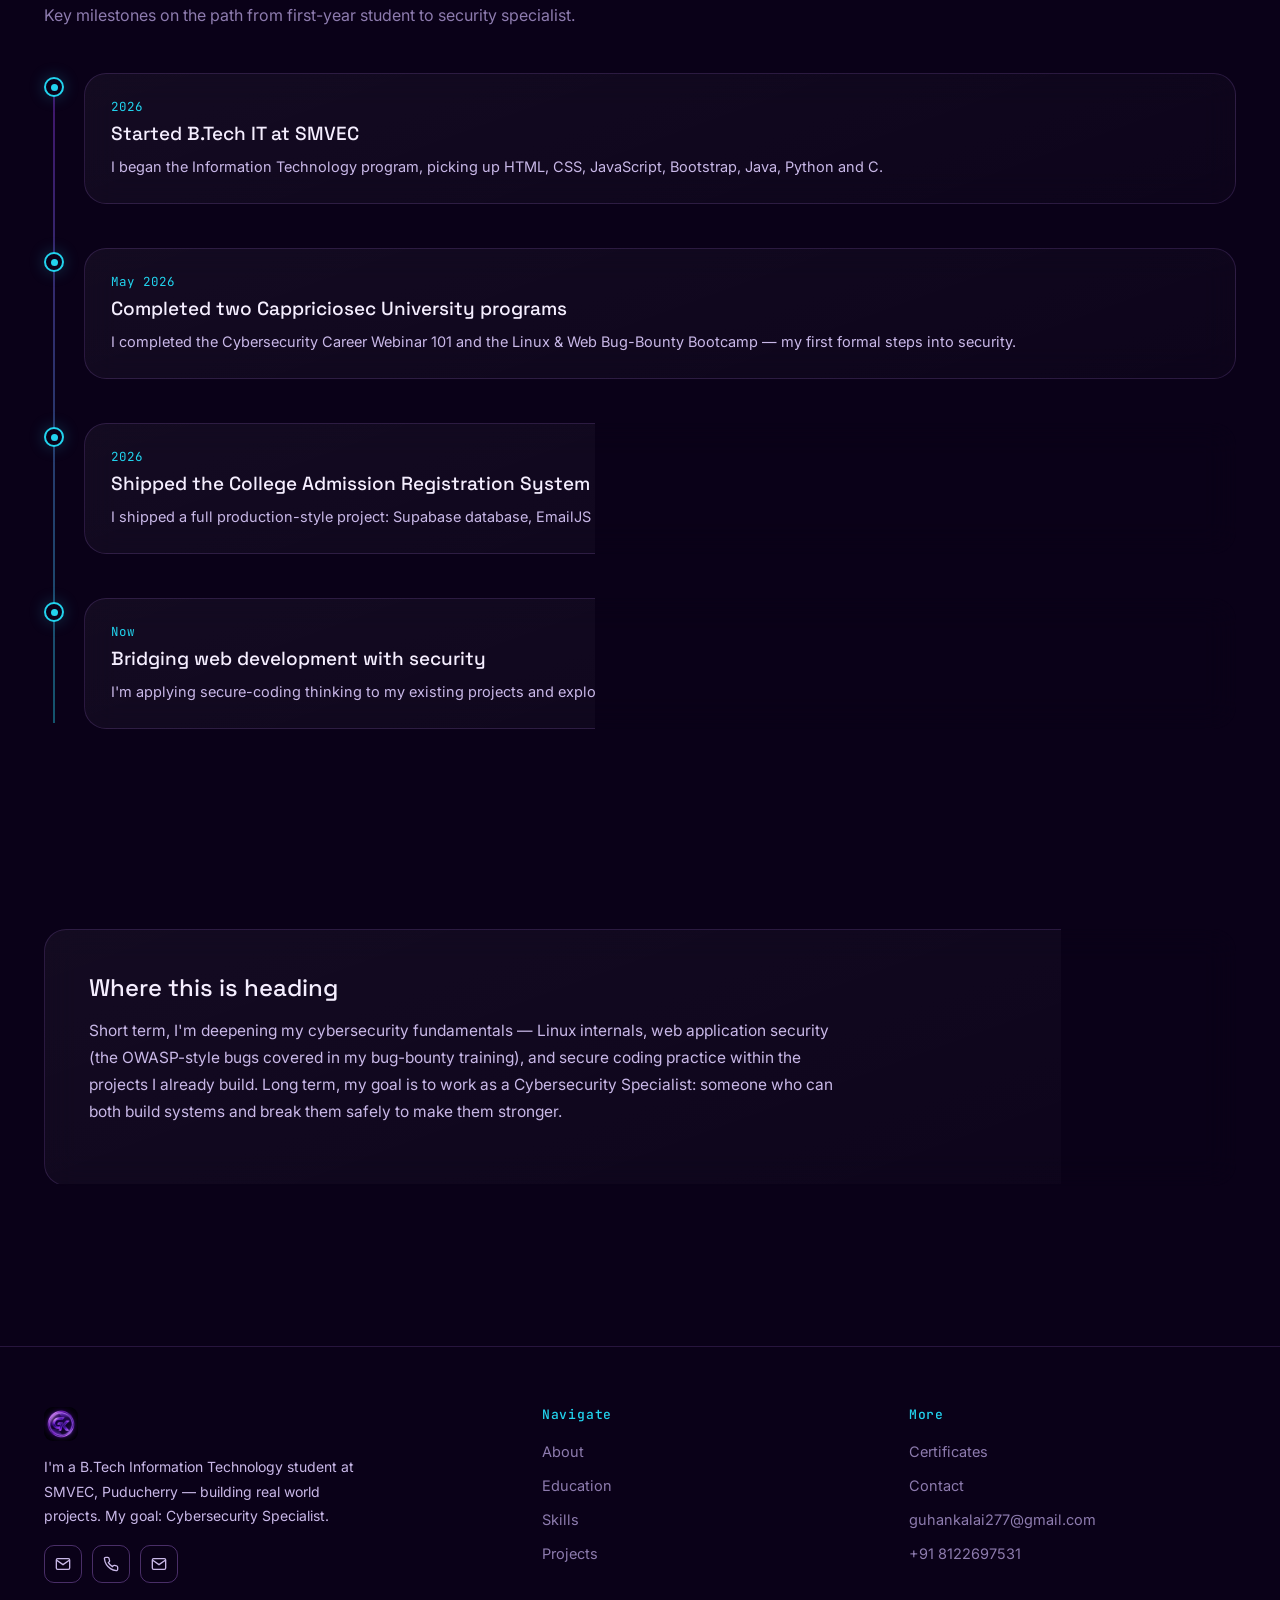
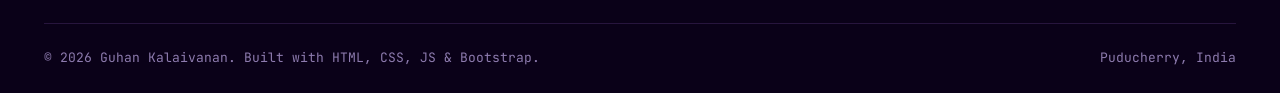
==== commit e66bbe97: "Added profile photo in about section and added social media links in contact page" ====
--- a/about.html
+++ b/about.html
@@ -39,8 +39,30 @@
 
 <section style="padding-top:0;">
   <div class="container-xl">
-    <div class="row g-5">
-      <div class="col-lg-7 reveal">
+    <div class="row g-5 align-items-center">
+      <div class="col-lg-5 reveal order-lg-2">
+        <div class="about-photo-wrap">
+          <div class="about-photo-orbit">
+            <div class="about-photo-ring"></div>
+            <div class="about-photo-ring r2"></div>
+            <div class="about-photo-node n1"></div>
+            <div class="about-photo-node n2"></div>
+            <div class="about-photo-node n3"></div>
+            <div class="about-photo-frame">
+              <div class="inner">
+                <img src="images/About/guhan-portrait.jpg" alt="Guhan Kalaivanan">
+                <div class="about-photo-sheen"></div>
+              </div>
+            </div>
+            <div class="about-photo-badge glass">
+              <b>Guhan Kalaivanan</b>
+              <span>IT Student · SMVEC</span>
+            </div>
+          </div>
+        </div>
+      </div>
+
+      <div class="col-lg-7 reveal order-lg-1">
         <div class="glass" style="padding:36px;">
           <p style="font-size:16px;color:var(--text-mid);">I'm a first-year B.Tech Information Technology student at
             Sri Manakula Vinayagar Engineering College (SMVEC) in Puducherry. My engineering journey is built around
@@ -62,18 +84,20 @@
           </div>
         </div>
       </div>
+    </div>
+  </div>
+</section>
 
-      <div class="col-lg-5 reveal reveal-delay-2">
-        <div class="glass" style="padding:32px;height:100%;">
-          <ul class="feature-list" style="grid-template-columns:1fr;">
-            <li><b style="color:var(--text-hi);">Programming</b> — HTML, CSS, JavaScript, Bootstrap, Java, Python, C.</li>
-            <li><b style="color:var(--text-hi);">Web Development</b> — full-stack builds with real databases and email automation, not static mockups.</li>
-            <li><b style="color:var(--text-hi);">Artificial Intelligence</b> — using AI tools deliberately to learn faster without skipping fundamentals.</li>
-            <li><b style="color:var(--text-hi);">Cybersecurity</b> — Linux, web application security, bug-bounty methodology via Cappriciosec University.</li>
-            <li><b style="color:var(--text-hi);">Continuous Learning</b> — stacking external certifications on top of first-year coursework.</li>
-          </ul>
-        </div>
-      </div>
+<section>
+  <div class="container-xl">
+    <div class="glass reveal" style="padding:32px;">
+      <ul class="feature-list">
+        <li><b style="color:var(--text-hi);">Programming</b> — HTML, CSS, JavaScript, Bootstrap, Java, Python, C.</li>
+        <li><b style="color:var(--text-hi);">Web Development</b> — full-stack builds with real databases and email automation, not static mockups.</li>
+        <li><b style="color:var(--text-hi);">Artificial Intelligence</b> — using AI tools deliberately to learn faster without skipping fundamentals.</li>
+        <li><b style="color:var(--text-hi);">Cybersecurity</b> — Linux, web application security, bug-bounty methodology via Cappriciosec University.</li>
+        <li><b style="color:var(--text-hi);">Continuous Learning</b> — stacking external certifications on top of first-year coursework.</li>
+      </ul>
     </div>
   </div>
 </section>
--- a/css/style.css
+++ b/css/style.css
@@ -323,6 +323,63 @@
 .orbit-node.n1{ top:6%; left:50%; }
 .orbit-node.n2{ top:50%; right:2%; background:var(--primary-light); box-shadow:0 0 14px var(--primary-light); }
 .orbit-node.n3{ bottom:8%; left:14%; }
+
+/* ---------------------------------------------------------------------- */
+/* ABOUT PAGE — animated portrait photo                                    */
+/* ---------------------------------------------------------------------- */
+.about-photo-wrap{ display:flex; justify-content:center; align-items:center; position:relative; padding:20px; }
+.about-photo-orbit{
+  position:relative; width:min(320px,78vw);
+  animation:float 6s ease-in-out infinite;
+}
+.about-photo-ring{
+  position:absolute; inset:-22px; border-radius:32px;
+  border:1px dashed var(--border-strong);
+  animation:spin-slow 22s linear infinite;
+}
+.about-photo-ring.r2{
+  inset:-40px; border-radius:40px;
+  border-color:rgba(34,211,238,0.2);
+  animation-duration:30s; animation-direction:reverse;
+}
+@keyframes spin-slow{ to{ transform:rotate(360deg); } }
+.about-photo-frame{
+  position:relative; z-index:2; padding:7px; border-radius:26px;
+  background:linear-gradient(145deg,var(--primary),var(--signal));
+  box-shadow:0 24px 70px -18px var(--primary-dim), 0 0 0 1px rgba(255,255,255,0.04);
+}
+.about-photo-frame .inner{
+  border-radius:20px; overflow:hidden; position:relative;
+  background:var(--panel);
+}
+.about-photo-frame img{
+  display:block; width:100%; aspect-ratio:3/4;
+  object-fit:cover; object-position:top center;
+  filter:saturate(1.05) contrast(1.03);
+  transition:transform .6s var(--ease);
+}
+.about-photo-frame:hover img{ transform:scale(1.045); }
+.about-photo-sheen{
+  position:absolute; inset:0; pointer-events:none;
+  background:linear-gradient(200deg, rgba(255,255,255,0.10), transparent 40%);
+}
+.about-photo-node{
+  position:absolute; width:11px; height:11px; border-radius:50%;
+  background:var(--signal); box-shadow:0 0 16px var(--signal); z-index:3;
+  animation:pulse-node 3s ease-in-out infinite;
+}
+.about-photo-node.n1{ top:4%; left:-6px; }
+.about-photo-node.n2{ top:55%; right:-10px; background:var(--primary-light); box-shadow:0 0 16px var(--primary-light); animation-delay:.6s; }
+.about-photo-node.n3{ bottom:8%; left:8%; animation-delay:1.2s; }
+@keyframes pulse-node{ 0%,100%{ transform:scale(1); opacity:.9; } 50%{ transform:scale(1.5); opacity:.4; } }
+.about-photo-badge{
+  position:absolute; left:50%; bottom:-20px; transform:translateX(-50%);
+  z-index:4; padding:10px 20px; border-radius:12px;
+  font-family:var(--font-mono); font-size:12.5px; letter-spacing:.04em;
+  white-space:nowrap; text-align:center;
+}
+.about-photo-badge b{ color:var(--text-hi); font-weight:600; }
+.about-photo-badge span{ display:block; color:var(--signal); font-size:11px; margin-top:2px; }
 
 /* ---------------------------------------------------------------------- */
 /* CARDS — generic content card                                           */
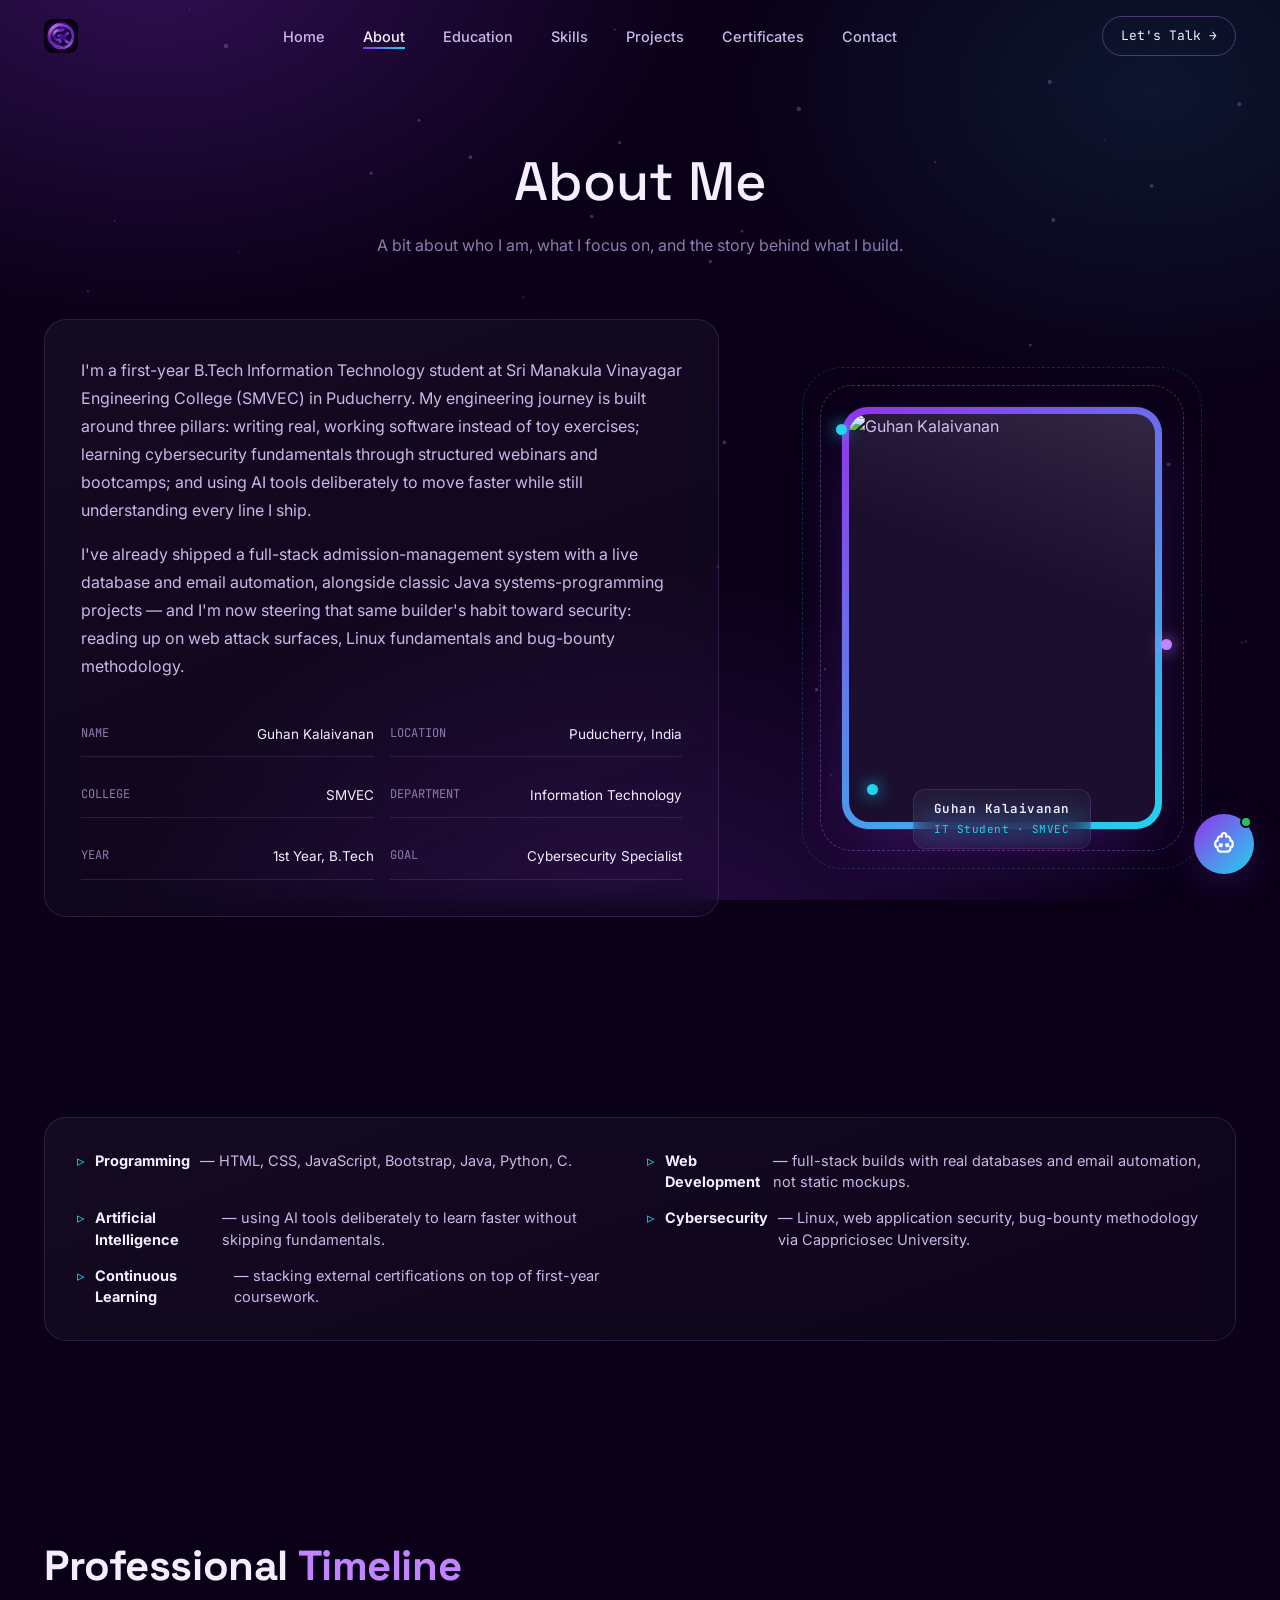
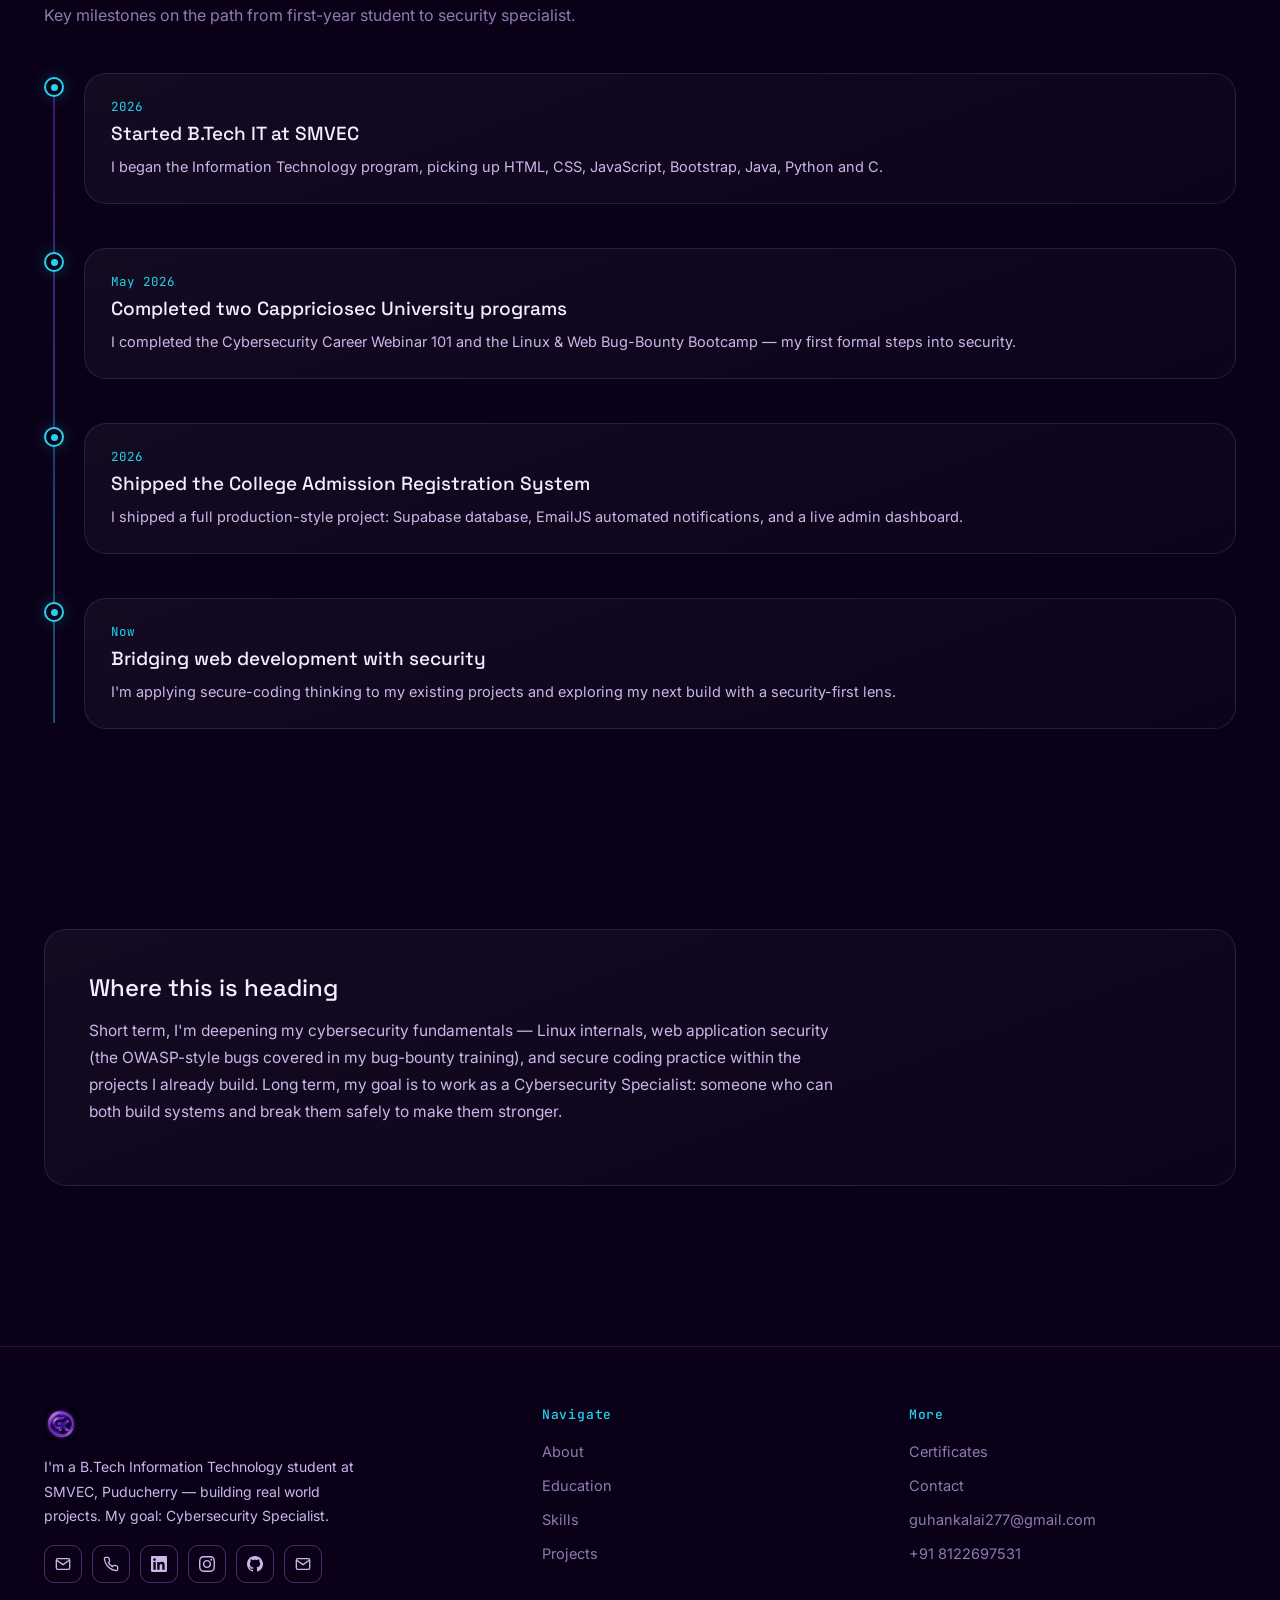
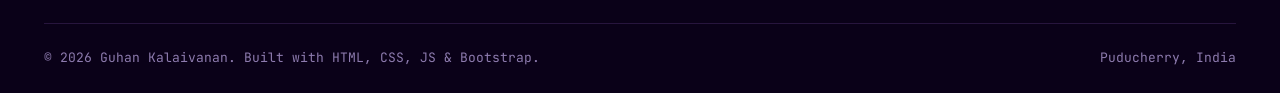
==== commit 6eab7c14: "Update portfolio with new project, certificate and social links" ====
--- a/about.html
+++ b/about.html
@@ -50,7 +50,7 @@
             <div class="about-photo-node n3"></div>
             <div class="about-photo-frame">
               <div class="inner">
-                <img src="images/About/guhan-portrait.jpg" alt="Guhan Kalaivanan">
+                <img src="images/about/guhan-portrait.jpg" alt="Guhan Kalaivanan">
                 <div class="about-photo-sheen"></div>
               </div>
             </div>
@@ -131,6 +131,9 @@
         <p style="font-size:14px;max-width:320px;">I'm a B.Tech Information Technology student at SMVEC, Puducherry — building real world projects. My goal: Cybersecurity Specialist.</p>
         <div class="social-row" style="margin-top:16px;">
           <a href="https://mail.google.com/mail/?view=cm&fs=1&to=guhankalai277@gmail.com" target="_blank" rel="noopener" aria-label="Email"><svg width="16" height="16" viewBox="0 0 24 24" fill="none" stroke="currentColor" stroke-width="2"><rect x="2" y="4" width="20" height="16" rx="2"/><path d="M22 6l-10 7L2 6"/></svg></a><a href="tel:+918122697531" aria-label="Phone"><svg width="16" height="16" viewBox="0 0 24 24" fill="none" stroke="currentColor" stroke-width="2"><path d="M22 16.92v3a2 2 0 01-2.18 2 19.79 19.79 0 01-8.63-3.07 19.5 19.5 0 01-6-6 19.79 19.79 0 01-3.07-8.67A2 2 0 014.11 2h3a2 2 0 012 1.72c.127.96.361 1.903.7 2.81a2 2 0 01-.45 2.11L8.09 9.91a16 16 0 006 6l1.27-1.27a2 2 0 012.11-.45c.907.339 1.85.573 2.81.7A2 2 0 0122 16.92z"/></svg></a>
+          <a href="https://www.linkedin.com/in/guhan-kalaivanan-1b1829428/" target="_blank" rel="noopener" aria-label="LinkedIn"><svg width="16" height="16" viewBox="0 0 24 24" fill="currentColor"><path d="M20.447 20.452h-3.554v-5.569c0-1.328-.027-3.037-1.852-3.037-1.853 0-2.136 1.445-2.136 2.939v5.667H9.351V9h3.414v1.561h.046c.477-.9 1.637-1.85 3.37-1.85 3.601 0 4.267 2.37 4.267 5.455v6.286zM5.337 7.433c-1.144 0-2.063-.926-2.063-2.065 0-1.138.92-2.063 2.063-2.063 1.14 0 2.064.925 2.064 2.063 0 1.139-.925 2.065-2.064 2.065zm1.782 13.019H3.555V9h3.564v11.452zM22.225 0H1.771C.792 0 0 .774 0 1.729v20.542C0 23.227.792 24 1.771 24h20.451C23.2 24 24 23.227 24 22.271V1.729C24 .774 23.2 0 22.222 0h.003z"/></svg></a>
+          <a href="https://www.instagram.com/guhanjazz_277/?hl=en" target="_blank" rel="noopener" aria-label="Instagram"><svg width="16" height="16" viewBox="0 0 24 24" fill="currentColor"><path d="M12 2.163c3.204 0 3.584.012 4.85.07 3.252.148 4.771 1.691 4.919 4.919.058 1.265.069 1.645.069 4.849 0 3.205-.012 3.584-.069 4.849-.149 3.225-1.664 4.771-4.919 4.919-1.266.058-1.644.07-4.85.07-3.204 0-3.584-.012-4.849-.07-3.26-.149-4.771-1.699-4.919-4.92-.058-1.265-.07-1.644-.07-4.849 0-3.204.013-3.583.07-4.849.149-3.227 1.664-4.771 4.919-4.919 1.266-.057 1.645-.069 4.849-.069zm0-2.163c-3.259 0-3.667.014-4.947.072-4.358.2-6.78 2.618-6.98 6.98-.059 1.281-.073 1.689-.073 4.948 0 3.259.014 3.668.072 4.948.2 4.358 2.618 6.78 6.98 6.98 1.281.058 1.689.072 4.948.072 3.259 0 3.668-.014 4.948-.072 4.354-.2 6.782-2.618 6.979-6.98.059-1.28.073-1.689.073-4.948 0-3.259-.014-3.667-.072-4.947-.196-4.354-2.617-6.78-6.979-6.98-1.281-.059-1.69-.073-4.949-.073zm0 5.838c-3.403 0-6.162 2.759-6.162 6.162s2.759 6.163 6.162 6.163 6.162-2.759 6.162-6.163c0-3.403-2.759-6.162-6.162-6.162zm0 10.162c-2.209 0-4-1.79-4-4 0-2.209 1.791-4 4-4s4 1.791 4 4c0 2.21-1.791 4-4 4zm6.406-11.845c-.796 0-1.441.645-1.441 1.44s.645 1.44 1.441 1.44c.795 0 1.439-.645 1.439-1.44s-.644-1.44-1.439-1.44z"/></svg></a>
+          <a href="https://github.com/Guhan277-code" target="_blank" rel="noopener" aria-label="GitHub"><svg width="16" height="16" viewBox="0 0 24 24" fill="currentColor"><path d="M12 0C5.373 0 0 5.373 0 12c0 5.303 3.438 9.8 8.207 11.387.6.113.793-.26.793-.577v-2.234c-3.338.726-4.033-1.416-4.033-1.416-.546-1.387-1.333-1.756-1.333-1.756-1.089-.745.083-.729.083-.729 1.205.084 1.839 1.237 1.839 1.237 1.07 1.834 2.807 1.304 3.492.997.108-.775.418-1.305.762-1.605-2.665-.305-5.467-1.334-5.467-5.931 0-1.311.469-2.381 1.236-3.221-.124-.303-.535-1.524.117-3.176 0 0 1.008-.322 3.301 1.23.957-.266 1.983-.399 3.003-.404 1.02.005 2.047.138 3.006.404 2.291-1.552 3.297-1.23 3.297-1.23.653 1.653.242 2.874.118 3.176.77.84 1.235 1.911 1.235 3.221 0 4.609-2.807 5.624-5.479 5.921.43.372.823 1.102.823 2.222v3.293c0 .319.192.694.801.576C20.566 21.797 24 17.3 24 12c0-6.627-5.373-12-12-12z"/></svg></a>
           <a href="contact.html" aria-label="Contact"><svg width="16" height="16" viewBox="0 0 24 24" fill="none" stroke="currentColor" stroke-width="2"><rect x="2" y="4" width="20" height="16" rx="2"/><path d="M22 6l-10 7L2 6"/></svg></a>
         </div>
       </div>
